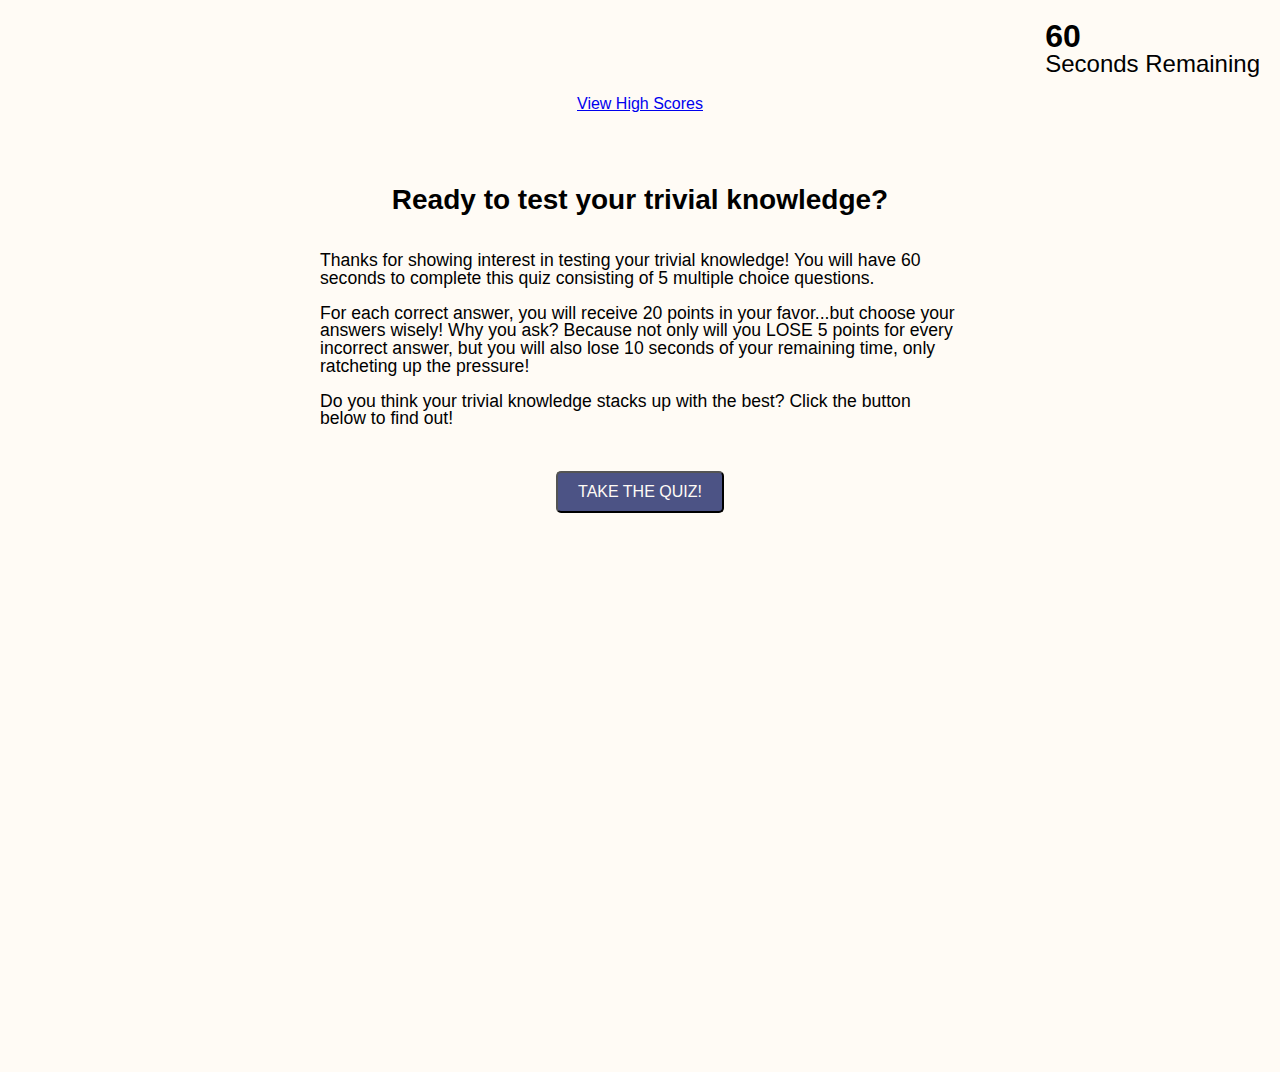
==== index.html @ 150f59cf "Initial commit - getting first question to load. Need to figure out quiz logic" ====
<!DOCTYPE html>
<html lang="en">
  <head>
    <meta charset="UTF-8" />
    <meta http-equiv="X-UA-Compatible" content="IE=edge" />
    <meta name="viewport" content="width=device-width, initial-scale=1.0" />
    <title>Extremely Trivial Quiz</title>
    <link rel="stylesheet" href="./assets/reset.css" />
    <link rel="stylesheet" href="./assets/styles.css" />
  </head>

  <body>
    <header>
      <!-- <h1></h1> -->
      <div id="timer">
        <div id="timer-count">60</div>
        <div id="timer-text">Seconds Remaining</div>
      </div>
    </header>

    <div class="scores">
      <a href="./highscores.html">View High Scores</a>
    </div>
    <div class="container">
      <div id="start-screen">
        <h2>Ready to test your trivial knowledge?</h2>
        <p>
          Thanks for showing interest in testing your trivial knowledge! You
          will have 60 seconds to complete this quiz consisting of 5 multiple
          choice questions. <br /><br />
          For each correct answer, you will receive 20 points in your
          favor...but choose your answers wisely! Why you ask? Because not only
          will you LOSE 5 points for every incorrect answer, but you will also
          lose 10 seconds of your remaining time, only ratcheting up the
          pressure! <br /><br />
          Do you think your trivial knowledge stacks up with the best? Click the
          button below to find out!
        </p>
        <button class="start-button">TAKE THE QUIZ!</button>
      </div>
      <div id="questions">
        <h2 id="question-title"></h2>
        <div id="choices" class="choices"></div>
      </div>
      <div id="results-screen">
        <h2>That's All!</h2>
        <p>Your final score is: <span id="final-score"></span></p>
        <p>
          Enter you initials: <input type="text" id="initials" max="3" />
          <button id="submit">Submit your score!</button>
        </p>
      </div>
    </div>

    <!-- <section>
      <div id="quiz-preview">
        <h2>Ready to test your trivial knowledge?</h2>
        <p>
          Thanks for showing interest in testing your trivial knowledge! You
          will have 60 seconds to complete this quiz consisting of 5 multiple
          choice questions. <br /><br />
          For each correct answer, you will receive 20 points in your
          favor...but choose your answers wisely! Why you ask? Because not only
          will you LOSE 5 points for every incorrect answer, but you will also
          lose 10 seconds of your remaining time, only ratcheting up the
          pressure! <br /><br />
          Do you think your trivial knowledge stacks up with the best? Click the
          button below to find out!
        </p>
        <button class="start-button">TAKE THE QUIZ!</button>
      </div>
      <div class="question" id="question1">
        <h2>Question 1</h2>
        <p>
          What is the only US state whose eastern and western borders are
          created entirely by rivers?
        </p>
        <ul>
          <li><button class="answerChoice incorrect">Nebraska</button></li>
          <li><button class="answerChoice incorrect">Tennessee</button></li>
          <li><button class="answerChoice correct">Iowa</button></li>
          <li><button class="answerChoice incorrect">Louisiana</button></li>
        </ul>
      </div>
      <div class="question" id="question2">
        <h2>Question 2</h2>
        <p>Which of the following animals was Walt Disney afraid of?</p>
        <ul>
          <li><button class="answerChoice incorrect">Ducks</button></li>
          <li><button class="answerChoice correct">Mice</button></li>
          <li><button class="answerChoice incorrect">Dogs</button></li>
          <li><button class="answerChoice incorrect">Elephants</button></li>
        </ul>
      </div>
      <div class="question" id="question3">
        <h2>Question 3</h2>
        <p>Where were fortune cookies invented?</p>
        <ul>
          <li><button class="answerChoice incorrect">Shanghai</button></li>
          <li><button class="answerChoice incorrect">Beijing</button></li>
          <li><button class="answerChoice correct">San Francisco</button></li>
          <li><button class="answerChoice incorrect">New York</button></li>
        </ul>
      </div>
      <div class="question" id="question4">
        <h2>Question 4</h2>
        <p>
          On average, healthy Americans do which the following activity 22 times a day?
        </p>
        <ul>
          <li><button class="answerChoice incorrect">Yawn</button></li>
          <li>
            <button class="answerChoice incorrect">Crack Knuckles</button>
          </li>
          <li><button class="answerChoice incorrect">Cough</button></li>
          <li>
            <button class="answerChoice correct">Open the Refrigerator</button>
          </li>
        </ul>
      </div>
      <div class="question" id="question5">
        <h2>Question 5</h2>
        <p>What was the first fruit that was eaten on the moon?</p>
        <ul>
          <li><button class="answerChoice correct">Peach</button></li>
          <li><button class="answerChoice incorrect">Banana</button></li>
          <li><button class="answerChoice incorrect">Pear</button></li>
          <li><button class="answerChoice incorrect">Apple</button></li>
        </ul>
      </div>
      <div id="results">
        <h2>That's All!</h2>
        <div id="score"></div>
        <input type="text" id="submitName" value="Enter your username" />
        <button id="submit-score">
          Submit your score to see your ranking!
        </button>
      </div>
      <div id="leaderboard">
        <h2>Top Scores:</h2>
        <div id="score-rank"></div>
        <button class="reset-button">Take the quiz again!</button>
      </div>
      <div></div>
    </section> -->

    <!-- May end up wanting to add a logic.js -->
    <script src="./assets/script.js"></script>
  </body>
</html>
---- assets/styles.css ----
:root {
  --cream: rgb(255, 251, 245);
  --blue: hsl(233, 27%, 41%);
  --lightBlue: hsl(233, 33%, 58%);
  --lightGray: hsl(0, 0%, 76%);
  --green: rgb(23, 187, 23);
}

body {
  display: flex;
  flex-direction: column;
  background-color: var(--cream);
}

header {
  display: flex;
  justify-content: flex-end;
  padding: 20px;
}

#timer {
  display: flex;
  flex-direction: column;
}

#timer-count {
  font-size: 2rem;
  font-weight: bold;
}

#timer-text {
  font-size: 1.5rem;
  font-family: "Lucida Sans", "Lucida Sans Regular", "Lucida Grande",
    "Lucida Sans Unicode", Geneva, Verdana, sans-serif;
}

.scores {
  display: flex;
  justify-content: center;
}

.container {
  display: flex;
  flex-direction: column;
  align-items: center;
}

h2 {
  font-size: 1.75rem;
  font-family: "Lucida Sans", "Lucida Sans Regular", "Lucida Grande",
    "Lucida Sans Unicode", Geneva, Verdana, sans-serif;
}

p {
  font-family: Verdana, Geneva, Tahoma, sans-serif;
  font-size: 1.1rem;
  margin: 10px;
}

#start-screen {
  display: flex;
  min-height: 400px;
  max-width: 700px;
  flex-direction: column;
  align-items: center;
  justify-content: space-around;
  padding: 20px;
  margin: 40px;
}

#questions {
  display: flex;
  min-height: 400px;
  max-width: 700px;
  flex-direction: column;
  align-items: center;
  justify-content: space-around;
  padding: 20px;
  margin: 40px;
}

button {
  padding: 10px 20px;
  background-color: var(--blue);
  color: var(--cream);
  border-radius: 5px;
  margin: 5px;
}
button:hover {
  background-color: var(--lightBlue);
}

.hidden {
  display: none;
}

/* .question {
  display: flex;
  min-height: 400px;
  max-width: 700px;
  flex-direction: column;
  align-items: center;
  justify-content: space-around;
  padding: 20px;
  margin: 40px;
  border: 2px solid red;
  border-radius: 10px;
} */

/* li {
  margin: 5px;
  padding: 5px;
  background-color: var(--blue);
  color: var(--cream);
  border-radius: 5px;
} */

/* li:hover {
  background-color: var(--lightBlue);
} */

/* input {
  padding: 5px;
  margin: 5px;
  color: var(--lightGray);
}

#results {
  display: flex;
  min-height: 400px;
  max-width: 700px;
  flex-direction: column;
  align-items: center;
  justify-content: space-around;
  padding: 20px;
  margin: 40px;
  border: 2px solid red;
  border-radius: 10px;
}

#leaderboard {
  display: flex;
  min-height: 400px;
  max-width: 700px;
  flex-direction: column;
  align-items: center;
  justify-content: space-around;
  padding: 20px;
  margin: 40px;
  border: 2px solid red;
  border-radius: 10px;
} */
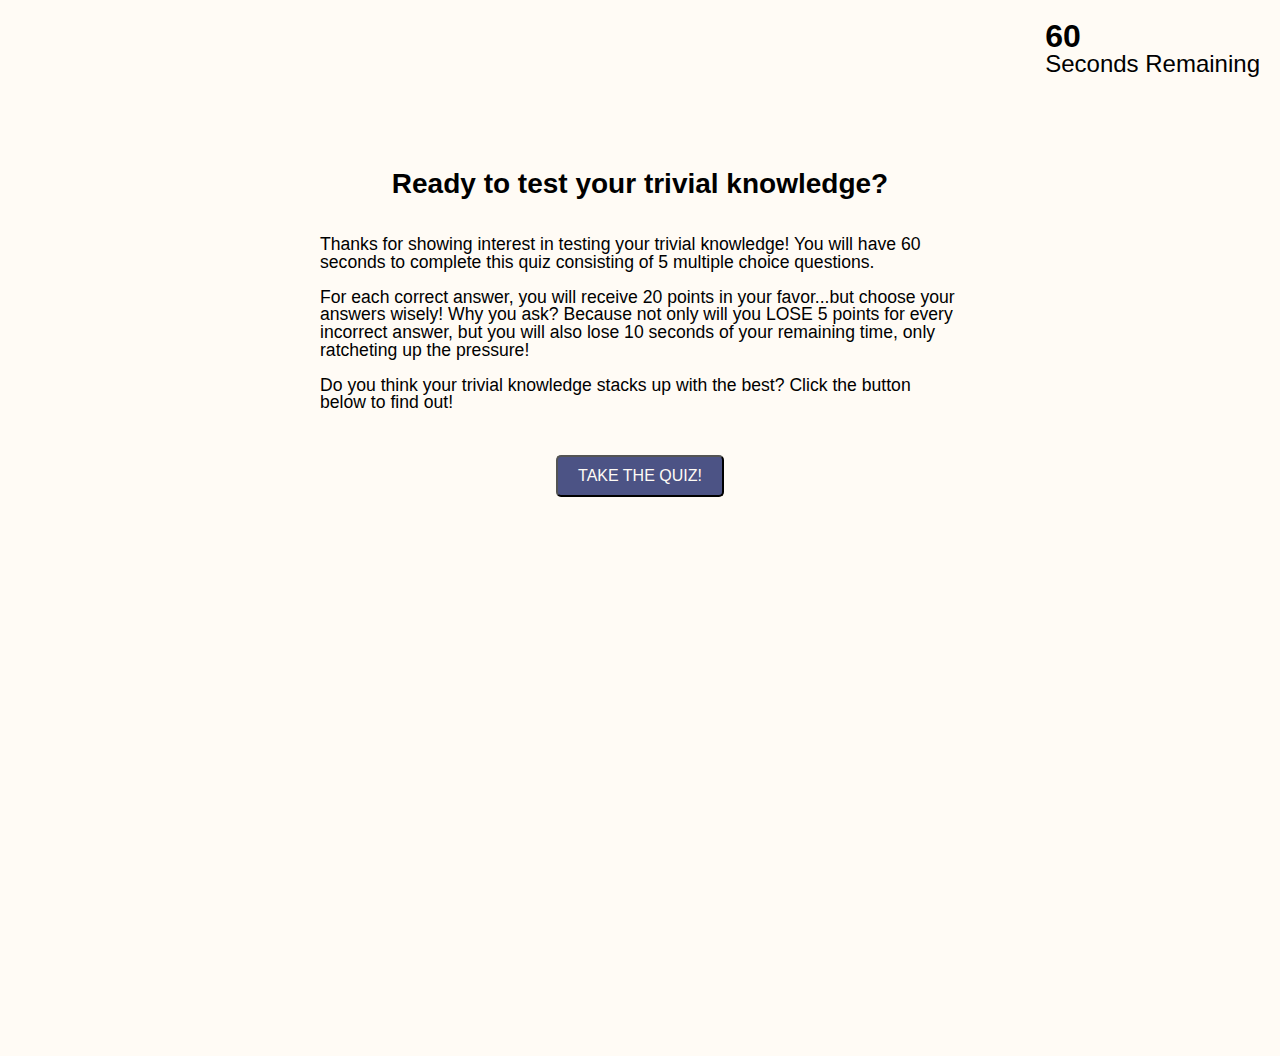
==== commit f3f7d3bf: "added leaderboard rendering(needs additional updating) and added to the README" ====
--- a/index.html
+++ b/index.html
@@ -19,7 +19,7 @@
     </header>
 
     <div class="scores">
-      <a href="./highscores.html">View High Scores</a>
+      <!-- <a href="./highscores.html">View High Scores</a> -->
     </div>
     <div class="container">
       <div id="start-screen">
@@ -135,14 +135,14 @@
         <button id="submit-score">
           Submit your score to see your ranking!
         </button>
-      </div>
-      <div id="leaderboard">
-        <h2>Top Scores:</h2>
-        <div id="score-rank"></div>
-        <button class="reset-button">Take the quiz again!</button>
-      </div>
-      <div></div>
-    </section> -->
+      </div> -->
+    <div id="leaderboard">
+      <h2>Top Scores:</h2>
+      <div id="score-rank"></div>
+      <button class="reset-button">Take the quiz again!</button>
+    </div>
+    <div></div>
+    <!-- </section> -->
 
     <!-- May end up wanting to add a logic.js -->
     <script src="./assets/script.js"></script>
--- a/assets/styles.css
+++ b/assets/styles.css
@@ -136,17 +136,19 @@
   margin: 40px;
   border: 2px solid red;
   border-radius: 10px;
-}
+/* } */
 
 #leaderboard {
   display: flex;
   min-height: 400px;
   max-width: 700px;
   flex-direction: column;
-  align-items: center;
-  justify-content: space-around;
   padding: 20px;
   margin: 40px;
   border: 2px solid red;
   border-radius: 10px;
-} */
+}
+
+#score-rank {
+  align-items: center;
+}
